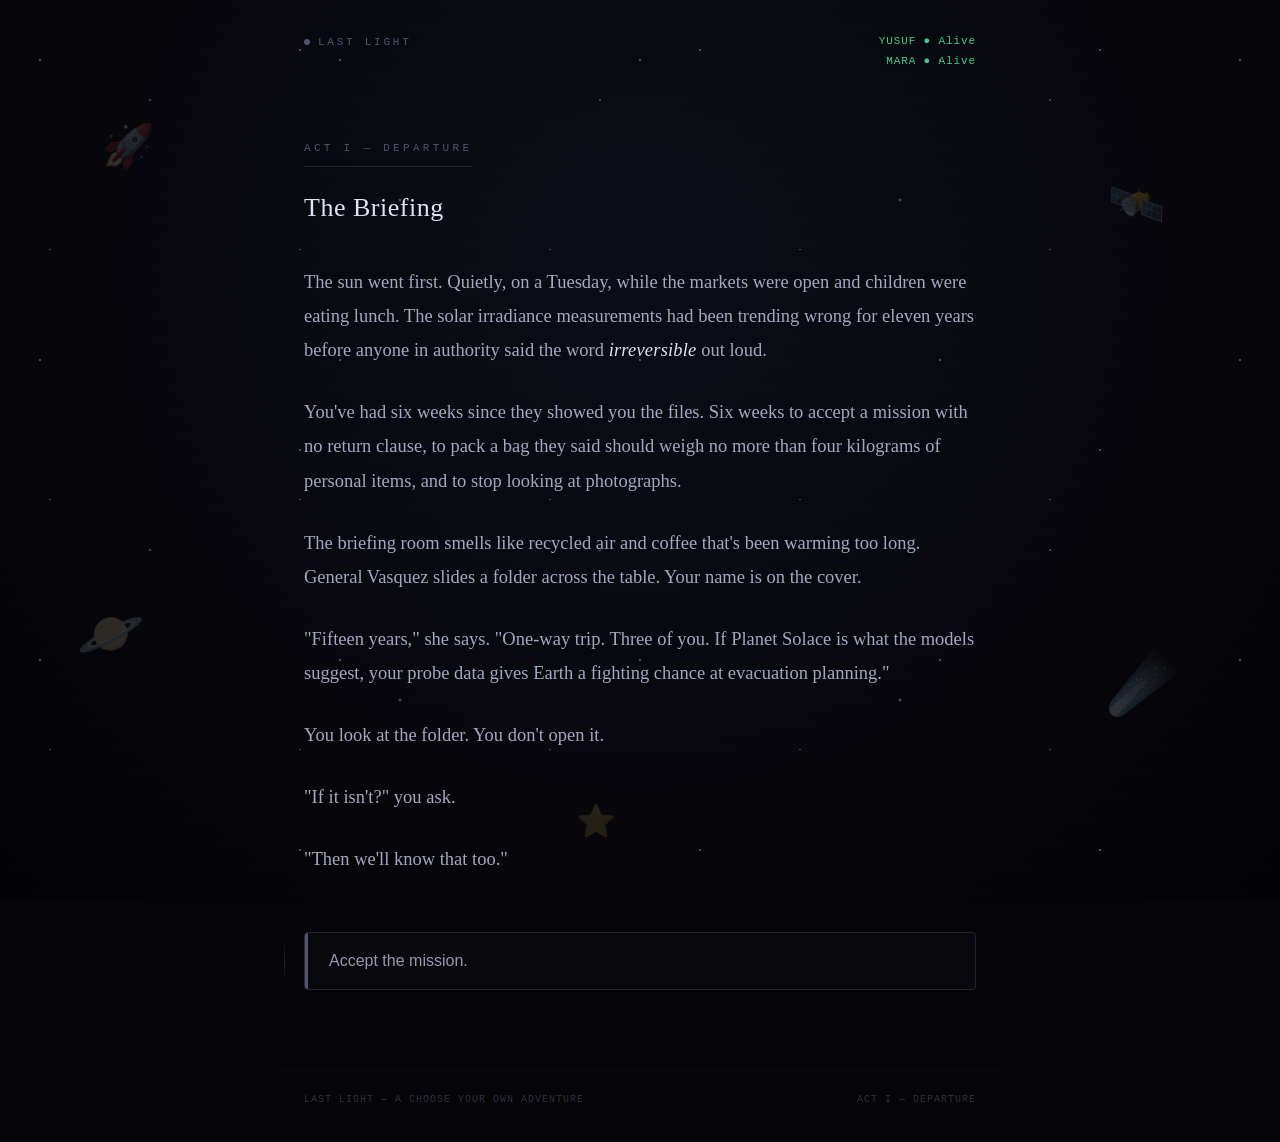
==== docs/lastlight.html @ df12ee83 "game v1 done" ====
<!DOCTYPE html>
<html lang="en">
<head>
  <meta charset="UTF-8">
  <meta name="viewport" content="width=device-width, initial-scale=1.0">
  <title>Last Light</title>
  <style>
    *, *::before, *::after { box-sizing: border-box; margin: 0; padding: 0; }

    :root {
      --bg: #050508;
      --bg-radial: radial-gradient(circle at 50% 30%, #0d0d18 0%, #030305 100%);
      --stars: radial-gradient(white, rgba(255,255,255,.2) 1px, transparent 1.5px);
      --surface: rgba(13, 13, 23, 0.6);
      --border: #232336;
      --border-hover: #4e4e73;
      --text: #a8a8c1;
      --text-bright: #e4e4f4;
      --text-dim: #545470;
      --text-dimmer: #2f2f42;
      --mono: 'Courier New', 'Lucida Console', monospace;
      --serif: 'Merriweather', Georgia, 'Times New Roman', serif;
      --sans: -apple-system, BlinkMacSystemFont, 'Segoe UI', Roboto, Helvetica, sans-serif;
      --alive: #4cc78e;
      --injured: #d69538;
      --dead: #9e3d3d;
      --success: #4cc78e;
      --partial: #d69538;
      --failure: #9e3d3d;
      --true-end: #5b80c7;
      --glow-alive: rgba(76, 199, 142, 0.2);
      --glow-injured: rgba(214, 149, 56, 0.2);
      --glow-dead: rgba(158, 61, 61, 0.2);
    }

    html { scroll-behavior: smooth; }

    body {
      background: var(--bg);
      background-image: 
        radial-gradient(1px 1px at 40px 60px, #ffffff, rgba(0,0,0,0)),
        radial-gradient(1px 1px at 150px 100px, rgba(255,255,255,0.8), rgba(0,0,0,0)),
        radial-gradient(1.5px 1.5px at 200px 300px, rgba(255,255,255,0.6), rgba(0,0,0,0)),
        radial-gradient(1px 1px at 300px 50px, #ffffff, rgba(0,0,0,0)),
        radial-gradient(2px 2px at 400px 200px, rgba(255,255,255,0.4), rgba(0,0,0,0)),
        radial-gradient(1px 1px at 50px 250px, rgba(255,255,255,0.9), rgba(0,0,0,0)),
        var(--bg-radial);
      background-size: 300px 300px, 450px 450px, 200px 200px, 400px 400px, 500px 500px, 250px 250px, 100% 100%;
      background-attachment: fixed;
      color: var(--text);
      font-family: var(--serif);
      font-size: 18.5px;
      line-height: 1.85;
      min-height: 100vh;
      display: flex;
      flex-direction: column;
      align-items: center;
      position: relative;
    }

    /* Scanlines effect */
    body::after {
      content: "";
      position: fixed;
      top: 0; left: 0; width: 100%; height: 100%;
      background: repeating-linear-gradient(
        to bottom,
        rgba(0, 0, 0, 0) 0px,
        rgba(0, 0, 0, 0) 2px,
        rgba(0, 0, 0, 0.05) 3px
      );
      pointer-events: none;
      z-index: 100;
    }

    /* ── LAYOUT ── */
    .game-header {
      width: 100%;
      max-width: 720px;
      padding: 32px 24px 0;
      display: flex;
      justify-content: space-between;
      align-items: flex-start;
      gap: 16px;
      z-index: 2;
    }

    .game-title {
      font-family: var(--mono);
      font-size: 11px;
      letter-spacing: 0.25em;
      text-transform: uppercase;
      color: var(--text-dim);
      display: flex;
      align-items: center;
      gap: 8px;
    }

    .game-title::before {
      content: "";
      display: inline-block;
      width: 6px;
      height: 6px;
      background-color: var(--text-dim);
      border-radius: 50%;
    }

    .crew-status {
      font-family: var(--mono);
      font-size: 11px;
      letter-spacing: 0.08em;
      text-align: right;
      line-height: 1.8;
      flex-shrink: 0;
    }

    .crew-alive  { color: var(--alive); text-shadow: 0 0 8px var(--glow-alive); }
    .crew-injured { color: var(--injured); text-shadow: 0 0 8px var(--glow-injured); }
    .crew-dead   { color: var(--dead); opacity: 0.8; text-shadow: 0 0 8px var(--glow-dead); text-decoration: line-through; text-decoration-color: rgba(158, 61, 61, 0.5); }

    main {
      width: 100%;
      max-width: 720px;
      padding: 56px 24px 80px;
      flex: 1;
      z-index: 2;
    }

    .game-footer {
      width: 100%;
      max-width: 720px;
      padding: 20px 24px 32px;
      font-family: var(--mono);
      font-size: 10px;
      color: var(--text-dimmer);
      border-top: 1px solid rgba(255,255,255,0.03);
      display: flex;
      justify-content: space-between;
      z-index: 2;
      text-transform: uppercase;
      letter-spacing: 0.1em;
    }

    /* ── PAGE CONTENT ── */
    .page-wrap {
      animation: appear 0.6s cubic-bezier(0.2, 0.8, 0.2, 1) both;
    }

    @keyframes appear {
      from { opacity: 0; transform: translateY(12px); filter: blur(4px); }
      to   { opacity: 1; transform: translateY(0); filter: blur(0); }
    }

    .act-label {
      font-family: var(--mono);
      font-size: 11px;
      letter-spacing: 0.3em;
      text-transform: uppercase;
      color: var(--text-dim);
      margin-bottom: 24px;
      display: inline-block;
      border-bottom: 1px solid var(--border);
      padding-bottom: 8px;
    }

    .page-title {
      font-size: 26px;
      font-weight: normal;
      color: var(--text-bright);
      margin-bottom: 40px;
      letter-spacing: 0.02em;
      line-height: 1.3;
    }

    .page-text {
      color: var(--text);
      margin-bottom: 56px;
    }

    .page-text p { margin-bottom: 1.5em; }
    .page-text p:last-child { margin-bottom: 0; }
    .page-text em { color: var(--text-bright); font-style: italic; letter-spacing: 0.01em; }

    /* ── CHOICES ── */
    .choices {
      display: flex;
      flex-direction: column;
      gap: 12px;
      position: relative;
    }

    .choices::before {
      content: "";
      position: absolute;
      left: -20px;
      top: 8px;
      bottom: 8px;
      width: 1px;
      background: linear-gradient(to bottom, transparent, var(--border), transparent);
    }

    .choice-btn {
      background: rgba(13, 13, 23, 0.4);
      border: 1px solid var(--border);
      color: #9898b0;
      padding: 16px 24px;
      text-align: left;
      cursor: pointer;
      font-size: 16px;
      font-family: var(--sans);
      line-height: 1.5;
      transition: all 0.25s ease;
      border-radius: 4px;
      position: relative;
      overflow: hidden;
      backdrop-filter: blur(4px);
    }

    .choice-btn::before {
      content: "";
      position: absolute;
      left: 0; top: 0; bottom: 0; width: 3px;
      background: var(--text-dim);
      transition: background 0.25s ease, width 0.25s ease;
    }

    .choice-btn:hover {
      border-color: var(--border-hover);
      color: var(--text-bright);
      background: rgba(255,255,255,0.03);
      transform: translateX(4px);
      box-shadow: 0 4px 12px rgba(0,0,0,0.2);
    }

    .choice-btn:hover::before {
      background: var(--text-bright);
      width: 4px;
    }

    .choice-btn:active {
      background: rgba(255,255,255,0.05);
      transform: translateX(2px);
    }

    /* ── ENDINGS ── */
    .ending-label {
      font-family: var(--mono);
      font-size: 11px;
      letter-spacing: 0.3em;
      text-transform: uppercase;
      margin-bottom: 16px;
      display: inline-block;
      padding: 4px 10px;
      border-radius: 2px;
      background: rgba(0,0,0,0.3);
    }

    .ending-label.failure  { color: var(--failure); border: 1px solid rgba(158, 61, 61, 0.3); box-shadow: 0 0 10px var(--glow-dead); }
    .ending-label.partial  { color: var(--partial); border: 1px solid rgba(214, 149, 56, 0.3); box-shadow: 0 0 10px var(--glow-injured); }
    .ending-label.success  { color: var(--success); border: 1px solid rgba(76, 199, 142, 0.3); box-shadow: 0 0 10px var(--glow-alive); }
    .ending-label.true-end { color: #a4c2f4; border: 1px solid rgba(91, 128, 199, 0.3); box-shadow: 0 0 12px rgba(91,128,199,0.3); }

    .ending-title {
      font-size: 32px;
      font-weight: normal;
      color: #fff;
      margin-bottom: 40px;
      letter-spacing: 0.02em;
    }

    .ending-divider {
      width: 64px;
      height: 1px;
      background: linear-gradient(90deg, var(--border-hover), transparent);
      margin: 48px 0;
    }

    .restart-btn {
      background: transparent;
      border: 1px solid var(--border);
      color: var(--text-dim);
      padding: 12px 28px;
      cursor: pointer;
      font-family: var(--mono);
      font-size: 11px;
      letter-spacing: 0.2em;
      text-transform: uppercase;
      transition: all 0.2s ease;
      border-radius: 2px;
    }

    .restart-btn:hover {
      border-color: var(--border-hover);
      color: var(--text-bright);
      background: rgba(255,255,255,0.03);
    }

    /* ── DECORATIVE STICKERS ── */
    .stickers {
      position: fixed;
      top: 0; left: 0; width: 100%; height: 100%;
      pointer-events: none;
      z-index: 1;
      overflow: hidden;
    }

    .sticker {
      position: absolute;
      opacity: 0.18;
      filter: saturate(0.8);
      user-select: none;
      animation: float-sticker 6s ease-in-out infinite;
    }

    @keyframes float-sticker {
      0%, 100% { transform: translateY(0) rotate(var(--rot)); }
      50% { transform: translateY(-12px) rotate(calc(var(--rot) + 6deg)); }
    }

    .sticker-1 { top: 12%; left: 8%;  --rot: -15deg; animation-delay: 0s;  font-size: 42px; }
    .sticker-2 { top: 65%; left: 6%;  --rot: 12deg;  animation-delay: -2s; font-size: 54px; }
    .sticker-3 { top: 18%; right: 9%; --rot: 25deg;  animation-delay: -4s; font-size: 46px; }
    .sticker-4 { top: 70%; right: 8%; --rot: -22deg; animation-delay: -1s; font-size: 58px; }
    .sticker-5 { top: 88%; left: 45%; --rot: 8deg;   animation-delay: -3s; font-size: 32px; opacity: 0.12; }
  </style>
</head>
<body>

<div class="stickers">
  <div class="sticker sticker-1">🚀</div>
  <div class="sticker sticker-2">🪐</div>
  <div class="sticker sticker-3">🛰️</div>
  <div class="sticker sticker-4">☄️</div>
  <div class="sticker sticker-5">⭐</div>
</div>

<header class="game-header">
  <div class="game-title">Last Light</div>
  <div class="crew-status" id="crew-status"></div>
</header>

<main>
  <div id="page-root"></div>
</main>

<footer class="game-footer">
  <span>Last Light — A Choose Your Own Adventure</span>
  <span id="footer-act"></span>
</footer>

<script>
'use strict';

// ────────────────────────────────────────────────────────────
// STATE
// ────────────────────────────────────────────────────────────

let S = {};

function resetState() {
  S = {
    page: 'p01',
    yusuf: 'alive',      // 'alive' | 'injured' | 'dead'
    mara: 'alive',       // 'alive' | 'dead'
    cooperation: 0,      // 0–6; ≥3 + signal + both alive = True Ending
    resources: null,     // 'bio' | 'eng' | 'balanced'
    irradiated: false,
    investigatedSignal: false,
  };
}

resetState();

// ────────────────────────────────────────────────────────────
// STORY DATA
// ────────────────────────────────────────────────────────────

const ACT = {
  1: 'Act I — Departure',
  2: 'Act II — The Journey',
  3: 'Act III — Arrival',
  4: 'Act IV',
};

/*
  Each page object can have:
    act        : number
    title      : string
    text       : string  (static HTML)
    textFn     : state → string
    choices    : [{text, target, effect?}]
    choicesFn  : state → [{text, target, effect?}]
    enter      : state → void   (runs before render; modifies state in place)
    isEnding   : bool
    endingType : 'failure' | 'partial' | 'success' | 'true-end'
    endingLabel: string
*/

const PAGES = {

  // ── ACT 1: DEPARTURE ──────────────────────────────────────

  p01: {
    act: 1,
    title: 'The Briefing',
    text: `
      <p>The sun went first. Quietly, on a Tuesday, while the markets were open and children were eating lunch. The solar irradiance measurements had been trending wrong for eleven years before anyone in authority said the word <em>irreversible</em> out loud.</p>
      <p>You've had six weeks since they showed you the files. Six weeks to accept a mission with no return clause, to pack a bag they said should weigh no more than four kilograms of personal items, and to stop looking at photographs.</p>
      <p>The briefing room smells like recycled air and coffee that's been warming too long. General Vasquez slides a folder across the table. Your name is on the cover.</p>
      <p>"Fifteen years," she says. "One-way trip. Three of you. If Planet Solace is what the models suggest, your probe data gives Earth a fighting chance at evacuation planning."</p>
      <p>You look at the folder. You don't open it.</p>
      <p>"If it isn't?" you ask.</p>
      <p>"Then we'll know that too."</p>
    `,
    choices: [
      { text: 'Accept the mission.', target: 'p02' },
    ],
  },

  p02: {
    act: 1,
    title: 'Crew & Cargo',
    text: `
      <p>Yusuf Osei finds you in the equipment bay. He's the kind of person who checks systems he didn't install, just to be sure. His hands are always moving — tightening, testing, tracing connections — the way some people drum their fingers, but with intent.</p>
      <p>"You're Commander?" No ceremony. You like that. His handshake is brief and certain.</p>
      <p>Mara Chen is already cataloguing the biology equipment when you introduce yourself. She has a small recorder clipped to her collar that she talks into when she thinks no one's listening.</p>
      <p>"She keeps a voice journal," Yusuf tells you later. "Addresses it to her sister." He says it without judgment. You file it away.</p>
      <p>There is one decision left before launch. The ship has room for a full complement of either medical and biological research gear or engineering backup systems — not both at maximum specification. You can split the allocation evenly, but depth suffers across the board.</p>
    `,
    choices: [
      {
        text: 'Prioritize the medical and biological research supplies. The planet assessment depends on it.',
        target: 'p03',
        effect: s => { s.resources = 'bio'; },
      },
      {
        text: 'Prioritize engineering repair kits and redundant systems. The journey depends on it.',
        target: 'p03',
        effect: s => { s.resources = 'eng'; },
      },
      {
        text: 'Split the cargo evenly. Compromise depth for coverage.',
        target: 'p03',
        effect: s => { s.resources = 'balanced'; },
      },
    ],
  },

  p03: {
    act: 1,
    title: 'Launch',
    text: `
      <p>The last transmission from Ground Control is calm and professional until the very end, when Mission Director Okafor pauses for three full seconds before signing off. In those three seconds you hear everything she can't say.</p>
      <p>Liftoff is textbook. You watch Earth's curvature fill the observation panel, then the whole planet, then something small enough to cover with your thumb.</p>
      <p>Nobody speaks for a long time.</p>
      <p>"Fifteen years," Mara says finally. She's not talking to you. Her recorder is on.</p>
      <p>Yusuf runs a systems diagnostic he doesn't need. His hands are busy.</p>
      <p>You set the heading for Planet Solace — catalog designation KOI-3284b, orbiting a stable star fifteen light-years from home. The ship moves into the dark.</p>
      <p>You don't look back.</p>
    `,
    choices: [
      { text: 'Continue.', target: 'p04' },
    ],
  },

  // ── ACT 2: THE JOURNEY ────────────────────────────────────

  p04: {
    act: 2,
    title: 'Year 3 — The Breach',
    text: `
      <p>The three-pulse alarm. You've rehearsed this. Nothing about rehearsal prepares you for it at 0340 ship time, half-awake in your bunk, the sound bouncing through the hull like a physical thing.</p>
      <p>Hairline fracture in the oxygen recycler's secondary housing. Stress fracture from thermal cycling — third year running. Yusuf is already in the maintenance corridor, suit half-donned, running his fingers over the breach with the methodical calm of someone who grew up fixing things by touch.</p>
      <p>"I can patch it from outside," he says. "Twenty minutes EVA, maybe less."</p>
      <p>The fracture is at an awkward junction angle. One wrong move and the seal blows before the patch sets.</p>
    `,
    choices: [
      {
        text: '"Stand back. I\'m going EVA."',
        target: 'p04_you',
      },
      {
        text: '"I\'ve got your line. Take your time out there."',
        target: 'p04_yusuf',
      },
    ],
  },

  p04_you: {
    act: 2,
    title: 'Year 3 — Outside',
    text: `
      <p>You take the suit from him. He doesn't argue. He watches your face, reads that this isn't an order — it's a choice — and he respects the distinction.</p>
      <p>The EVA is bad in the quiet way that bad things are. Cold metal through the gloves. The ship enormous and indifferent. You work by feel and by the schematic Yusuf walks you through over comms, his voice steady, precise, patient in a way that makes the job easier than it has any right to be.</p>
      <p>When the patch holds, he says: "Clean work, Commander."</p>
      <p>Back inside, Mara runs a scan. Seal integrity: 99.7%. You file the incident report and don't mention your hands shaking.</p>
    `,
    choices: [
      { text: 'Continue.', target: 'p05' },
    ],
  },

  p04_yusuf: {
    act: 2,
    title: 'Year 3 — Outside',
    enter(s) {
      if (s.resources !== 'eng') s.yusuf = 'injured';
    },
    textFn(s) {
      if (s.resources === 'eng') {
        return `
          <p>Yusuf goes. He has the titanium patch kit — one of the items you prioritized in the cargo manifest — and his hands move with the confidence of someone who always has the right tool. Eighteen minutes. Clean seal. He comes back inside without ceremony.</p>
          <p>"Good kit," he says, hanging up the suit.</p>
          <p>Mara checks the seal the next morning without being asked. 99.8% integrity. She doesn't say anything, but she nods.</p>
        `;
      }
      return `
        <p>Yusuf goes. The patch kit available isn't rated for this junction — the alloy-weave wrap works, but the angle forces him to brace against the hull in a way that puts sustained pressure on his left hand. He doesn't mention it until Mara runs the post-EVA scan.</p>
        <p>"Contusion on the metacarpals," she says. "Some micro-fracturing in the carpal tunnel. It'll probably heal fully." She looks at Yusuf. "You should rest the hand."</p>
        <p>Yusuf opens and closes his left hand twice, looks at it, and goes back to the maintenance bay.</p>
        <p>He doesn't rest the hand.</p>
      `;
    },
    choices: [
      { text: 'Continue.', target: 'p05' },
    ],
  },

  p05: {
    act: 2,
    title: 'Year 7 — Signal',
    text: `
      <p>It appears at the edge of your sensor range — a faint electromagnetic pattern, repeating on a twelve-second interval. Mara thinks it's geological resonance. Yusuf thinks it isn't. He brings up the spectral readout and points without saying anything.</p>
      <p>The pattern is mathematically structured. Not a message, exactly. Not clearly. But not random.</p>
      <p>A course deviation to investigate would cost eleven days and a measurable fraction of your fuel reserve. Arrival at Planet Solace would be delayed but within acceptable parameters.</p>
    `,
    choices: [
      {
        text: '"Alter course. We investigate."',
        target: 'p05a',
        effect: s => { s.cooperation++; s.investigatedSignal = true; },
      },
      {
        text: '"Log it and maintain heading. We have a mission."',
        target: 'p06',
      },
    ],
  },

  p05a: {
    act: 2,
    title: 'Year 7 — The Trace',
    text: `
      <p>The source is a debris field — ancient, drifting on a vector that traces back, if you extend the line far enough, toward the general direction of KOI-3284b. Planet Solace.</p>
      <p>The material composition is nothing in the database. Not a comet. Not a human-made object. Not anything catalogued.</p>
      <p>Mara is very still. Yusuf runs the analysis twice.</p>
      <p>"Something came from there," he says. He means the planet. He doesn't say the rest of it.</p>
      <p>You document everything. Seventeen gigabytes of spectral data. Mara tags the files with an asterisk and doesn't sleep for the next two days.</p>
      <p>You resume course. The debris field falls behind you.</p>
    `,
    choices: [
      { text: 'Continue.', target: 'p06' },
    ],
  },

  p06: {
    act: 2,
    title: 'Year 12 — Rationing',
    text: `
      <p>Mara brings it to you first, privately. She's been tracking the consumption logs.</p>
      <p>Yusuf has been skipping his own rations — quietly, systematically, for at least four months. Not enough to compromise his function, but enough that it shows up in the numbers. He hasn't said anything.</p>
      <p>"He's trying to stretch the supply," Mara says. She doesn't look comfortable with how she found out. "His projections account for a fuel correction we haven't made yet. He thinks we're running low."</p>
      <p>She sets a rebalancing proposal on your desk. It redistributes the remaining calories with more precision, accounting for individual metabolic needs.</p>
      <p>Or you enforce strict equal rationing. No exceptions, no acknowledgment. Nobody's math is special.</p>
    `,
    choices: [
      {
        text: '"Equal rations. No exceptions. I\'ll handle Yusuf."',
        target: 'p07',
      },
      {
        text: '"Mara\'s rebalancing plan is sound. Adjust the manifest."',
        target: 'p06a',
        effect: s => { s.cooperation++; },
      },
    ],
  },

  p06a: {
    act: 2,
    title: 'Year 12 — Adjustment',
    text: `
      <p>You implement Mara's plan. Yusuf reads the updated manifest that evening and comes to find you.</p>
      <p>He stands in the doorway of the navigation bay for a moment before he speaks. "You didn't have to do it officially."</p>
      <p>"I know."</p>
      <p>He nods once. That's the whole conversation. But over the following weeks you notice him eating without watching the clock, and his hand — the injured one, if it came to that — has started to recover.</p>
    `,
    choices: [
      { text: 'Continue.', target: 'p07' },
    ],
  },

  p07: {
    act: 2,
    title: 'Year 14 — The Storm',
    text: `
      <p>The particle storm hits without warning. A charged front, dense enough to blow the engine coupling and fry every active system on the ship if the housing isn't shielded from outside. Your internal shielding wasn't designed for this. Nothing out here was.</p>
      <p>There is one suit rated for it. One. The storm will last approximately ninety minutes.</p>
      <p>Yusuf is already reading the outside radiation levels. Mara is checking the suit seals. Both of them are ready to go. Both of them know what ninety minutes in that storm might mean.</p>
      <p>You can also tell both of them to stand down and send yourself.</p>
    `,
    choices: [
      {
        text: '"Yusuf. Suit up."',
        target: 'p07_yusuf',
      },
      {
        text: '"Mara. You have the suit."',
        target: 'p07_mara',
      },
      {
        text: '"Neither of you. Stand down. I\'m going."',
        target: 'p07_you',
        effect: s => { s.irradiated = true; s.cooperation++; },
      },
      {
        text: 'Hold position. Weather the storm from inside.',
        target: 'e1_lost',
      },
    ],
  },

  p07_yusuf: {
    act: 2,
    title: 'Year 14 — Ninety Minutes',
    enter(s) {
      const dies = s.yusuf === 'injured' && s.cooperation < 2;
      if (dies) s.yusuf = 'dead';
    },
    textFn(s) {
      if (s.yusuf === 'dead') {
        return `
          <p>Yusuf takes the suit without hesitation. His left hand — the one that never fully healed — works the seals with practiced efficiency. He doesn't show you that it costs him something.</p>
          <p>He's outside for forty-seven minutes when his comms go to static. Not a suit failure. Mara pulls the sensor data later. A secondary surge — unexpected, unforecast — hit the outer hull precisely when he was at the most exposed junction.</p>
          <p>You go out to get him when the storm passes. He's still tethered to the ship. His hands are still on the housing he was shielding.</p>
          <p>The engine is intact.</p>
          <p>You carry him in. Mara doesn't say anything for a very long time. Her recorder is in her pocket, and she doesn't take it out.</p>
        `;
      }
      return `
        <p>Yusuf takes the suit without hesitation. Ninety-three minutes later he comes back inside, moves to the sink, and washes his face for a long time without saying anything.</p>
        <p>"Engine's fine," he says eventually. "Secondary coupling held."</p>
        <p>Mara hands him a protein pack and a thermal sleeve for his hand. He takes both.</p>
      `;
    },
    choices: [
      { text: 'Continue.', target: 'p08' },
    ],
  },

  p07_mara: {
    act: 2,
    title: 'Year 14 — Ninety Minutes',
    text: `
      <p>Mara takes the suit. She spends forty seconds checking the seals, then clips her recorder to her belt with the strap she never uses, and goes.</p>
      <p>Ninety-one minutes. The ship holds. When she comes back in, she takes off the suit in silence and sits on the equipment locker for a while without moving.</p>
      <p>You give her the space. Yusuf makes something hot and puts it beside her without comment.</p>
      <p>She'll be fine. But the event doesn't leave her. You see it in her sleep patterns for months afterward — the times she wakes early and talks into the recorder in a voice too low to hear.</p>
    `,
    choices: [
      { text: 'Continue.', target: 'p08' },
    ],
  },

  p07_you: {
    act: 2,
    title: 'Year 14 — Ninety Minutes',
    text: `
      <p>Both of them argue. Yusuf says it should be him. Mara says she's already checked the suit. You tell them both, with a tone you don't use often, to stand down.</p>
      <p>The storm is worse than the numbers suggested. You know within the first ten minutes that you're absorbing more radiation than the suit was rated for. You don't tell them that over comms.</p>
      <p>Ninety-four minutes. The engine holds. You come back inside and let Mara run the scan without protest.</p>
      <p>She reads the results. She doesn't say what they mean out loud. She writes something in her medical log, shows it to you privately, and asks you to sign the acknowledgment.</p>
      <p>You sign it.</p>
      <p>The three of you don't discuss it further. There are eight more months until Planet Solace.</p>
    `,
    choices: [
      { text: 'Continue.', target: 'p08' },
    ],
  },

  // ── ACT 3: ARRIVAL ────────────────────────────────────────

  p08: {
    act: 3,
    title: 'Year 15 — Approach',
    text: `
      <p>Planet Solace fills the forward display. It is unremarkable from orbit — blue-green-gray, cloud cover, a moon smaller than ours. It looks like something a child drew when asked to draw a planet where things might live.</p>
      <p>Mara has atmospheric composition on a second display. Nitrogen, oxygen, trace noble gases. Breathable. At sea level, she says. With time for adjustment.</p>
      <p>Yusuf runs the landing approach calculation three times. The third time, he prints it and posts it to the wall.</p>
      <p>"We're here," he says.</p>
      <p>For a moment no one says anything else. You think about Earth. You think about General Vasquez's three-second pause. You think about the probe in cargo bay two, loaded and ready, waiting for the data that will justify all of this.</p>
      <p>You begin descent.</p>
    `,
    choices: [
      { text: 'Begin the landing sequence.', target: 'p09' },
    ],
  },

  p09: {
    act: 3,
    title: 'First Steps',
    text: `
      <p>The surface is harder than the models predicted. The soil is mineral-rich, dense, layered. Mara takes a sample within thirty seconds of the hatch opening and is already cross-referencing it against the pre-mission database.</p>
      <p>The atmosphere is thin. Cold. Breathable for limited periods before the suit's supplemental system kicks in. Mara notes this without looking up from her sample.</p>
      <p>The sky is the color of old pewter. The light is different here — no sun to speak of, just the star's diffuse glow through thick cloud cover. Everything is slightly wrong in a way that will take time to place.</p>
      <p>Yusuf is setting up the base camp perimeter with quiet efficiency. You're about to begin the terrain survey when he stops.</p>
      <p>He points to the north.</p>
    `,
    choices: [
      { text: 'Look.', target: 'p10' },
    ],
  },

  p10: {
    act: 3,
    title: 'The Markings',
    text: `
      <p>The rock face is basalt, or something close to it. The markings begin low — knee-height on a human — and run upward for approximately two meters. Regular spacing. Repeating geometric units. Not scratched. Carved, with precision and patience, into stone that Mara's dating device puts at somewhere between forty and eighty years old.</p>
      <p>Forty years ago, something stood here and made these.</p>
      <p>Mara photographs every centimeter. Yusuf makes no sound. You read the three of you — your own held breath, Yusuf's stillness, Mara's hands that have stopped moving — and you understand what this moment is.</p>
      <p>There is something here. There has been something here.</p>
    `,
    choices: [
      {
        text: '"Leave the area undisturbed. Set markers and fall back to the ship."',
        target: 'p11',
        effect: s => { s.cooperation++; },
      },
      {
        text: '"Document everything carefully. Then we continue the survey."',
        target: 'p11',
      },
      {
        text: '"Unknown intelligence, potential threat. Set up a defensive perimeter."',
        target: 'p10_defense',
        effect: s => { s.cooperation--; },
      },
    ],
  },

  p10_defense: {
    act: 3,
    title: 'Perimeter',
    enter(s) {
      if (s.cooperation < 0) s.mara = 'dead';
    },
    textFn(s) {
      if (s.mara === 'dead') {
        return `
          <p>You set up the perimeter. Automated proximity sensors, a wide arc, motion-triggered lights. Standard protocol for unknown-intelligence contact, as written by people who had never been in the situation.</p>
          <p>Mara is fifty meters ahead when the nearest sensor misfires — triggered by a small animal, probably, something that bolted at the lights. The alarm fires. The defensive charge, set to deter, not to harm, discharges across the rock face where she's working.</p>
          <p>You reach her in forty seconds. It isn't fast enough.</p>
          <p>She lived for the science. She was trying to get one more soil sample when it happened. The recorder is still clipped to her collar. It's still running.</p>
          <p>You don't stop it.</p>
        `;
      }
      return `
        <p>You set up the perimeter. Automated proximity sensors, motion-triggered lights. Standard protocol.</p>
        <p>Nothing approaches. Nothing responds. The markings sit in the darkness beyond the sensor arc, and if anything out there is watching, it watches from a distance you can't close.</p>
        <p>Mara takes what samples she can from the perimeter's edge. The survey will be limited by what you can reach from inside it. She doesn't say this out loud, but the numbers will say it later.</p>
      `;
    },
    choices: [
      { text: 'Continue the survey.', target: 'p11' },
    ],
  },

  p11: {
    act: 3,
    title: 'The Data',
    textFn(s) {
      const trueEnd = s.mara === 'alive' && s.yusuf === 'alive'
                   && s.cooperation >= 3 && s.investigatedSignal;
      if (trueEnd) {
        return `
          <p>The survey takes eleven days. Mara works without stopping, or close to it. The planet's biology is alien in the ways that matter and familiar in the ways that mean something — there's a water cycle, photosynthesis-equivalent chemistry in the soil microbes, enough to build on.</p>
          <p>The probe data will be extraordinary.</p>
          <p>You're completing the final atmospheric readings on day twelve when Mara grabs your arm.</p>
          <p>Something is in the tree line. Has been there, you realize, for some time. It's small — smaller than you expected anything to be. It stands at the edge of the trees the way something stands when it is afraid but has decided, despite the fear, not to leave.</p>
          <p>It's looking at you.</p>
        `;
      }
      return `
        <p>The survey takes eleven days. Mara works methodically, documenting everything — soil composition, atmospheric chemistry, microbial activity in the subsurface samples. The data is building into something remarkable.</p>
        <p>On the eighth day, you see movement at the edge of your sensor range. Shapes, distant. They don't approach. They watch from a distance you can't close. Whatever is here isn't ready for you, and you don't have time to wait for it.</p>
        <p>On the twelfth day, the probe data package is as complete as it's going to be. You assemble the crew. What happens next is what you came for.</p>
      `;
    },
    choicesFn(s) {
      const trueEnd = s.mara === 'alive' && s.yusuf === 'alive'
                   && s.cooperation >= 3 && s.investigatedSignal;
      if (trueEnd) {
        return [
          {
            text: 'Stay very still. Let it decide.',
            target: 'p11_contact',
            effect: st => { st.cooperation++; },
          },
          {
            text: 'Slowly remove your helmet. Show vulnerability.',
            target: 'p11_contact',
            effect: st => { st.cooperation++; },
          },
          {
            text: 'Signal Mara to activate the universal frequency protocol.',
            target: 'p11_contact',
            effect: st => { st.cooperation++; },
          },
        ];
      }
      return [
        { text: 'Prepare the probe for launch.', target: 'p_probe' },
      ];
    },
  },

  p11_contact: {
    act: 3,
    title: 'First Contact',
    text: `
      <p>It takes four hours. Four hours of not moving, of speaking in low, even tones, of making yourselves as small and unthreatening as three humans in survival suits can be. Mara runs the frequency protocol on a loop. Yusuf keeps his hands visible and still. You hold eye contact — if those are eyes — and make no sudden moves.</p>
      <p>It comes closer by degrees. The fear in it is visible in a way that transcends species — the way weight is carried, the way decisions are made millimeter by millimeter. You think of every account you've read of humans encountering something new and afraid, and you try to be the other version of that story.</p>
      <p>When it finally comes close enough to touch, it doesn't touch you. It reaches past you and presses two flat digits against the side of the probe housing, feeling the metal. Looking at you. Back to the metal.</p>
      <p>Mara, very quietly, says: "It knows what that is."</p>
    `,
    choices: [
      { text: 'Continue.', target: 'p11_contact2' },
    ],
  },

  p11_contact2: {
    act: 3,
    title: 'Understanding',
    text: `
      <p>Three more days. Communication, of a kind. Gesture and repetition and Mara's recorder playing back and the alien learning the difference between a question and a statement faster than any model predicted anything could.</p>
      <p>On the third day, it leads you to a structure you had photographed but not entered, two kilometers from the camp. Inside is something that Yusuf identifies, slowly, disbelievingly, as a propellant storage system. High-density. He runs the calculations three times.</p>
      <p>The alien stands beside the vessel and looks at you. It has understood something about what you are and where you came from and why that matters.</p>
      <p>You don't fully understand how. But some things don't require understanding to be true.</p>
    `,
    choices: [
      { text: 'Continue.', target: 'e5_true' },
    ],
  },

  // ── PROBE LAUNCH ──────────────────────────────────────────

  p_probe: {
    act: 4,
    title: 'The Probe',
    textFn(s) {
      const alive = (s.yusuf !== 'dead' ? 1 : 0) + (s.mara !== 'dead' ? 1 : 0);
      const dataLine = alive === 2
        ? 'The data package is comprehensive. Atmospheric analysis, geological survey, full biological assessment, subsurface chemistry — eleven days of work, catalogued and encrypted.'
        : alive === 1
        ? 'The data package is incomplete in places — one set of hands instead of two, some measurements not cross-checked, some days where the survey stopped. But it exists. It\'s real and it\'s aimed at Earth.'
        : 'The data package is thin. You\'ve done what you could alone. It\'s not everything they hoped for, but it\'s something — more than silence.';

      const deathLine = s.irradiated
        ? 'You already know, from the document in your medical file, that the radiation exposure settled the question of whether you were coming home. You\'ve known for eight months. It changes the act of launching the probe from sacrifice to simply — completion.'
        : 'You have what you came for.';

      return `
        <p>${dataLine}</p>
        <p>${deathLine}</p>
        <p>You watch the probe's thruster signature until it disappears against the stars.</p>
      `;
    },
    choicesFn(s) {
      const alive = (s.yusuf !== 'dead' ? 1 : 0) + (s.mara !== 'dead' ? 1 : 0);
      const target = alive === 2 ? 'e4_success' : alive === 1 ? 'e3_partial' : 'e2_negative';
      return [{ text: 'Launch the probe.', target }];
    },
  },

  // ── ENDINGS ───────────────────────────────────────────────

  e1_lost: {
    act: 4,
    isEnding: true,
    endingType: 'failure',
    endingLabel: 'Ending One',
    title: 'Lost in Transit',
    text: `
      <p>You brace the ship. Everyone straps in. Mara runs system after system, looking for something that will help. Yusuf goes silent in the way he goes silent when the math has resolved and the answer is one he doesn't want to give you.</p>
      <p>The storm takes eleven minutes to breach the engine housing. After that, the cascade is fast.</p>
      <p>The last thing that works is the communications array, briefly. Yusuf gets it running on emergency power and fires one burst — no message, just the mission signature frequency, once, so that if anyone is listening they'll know where you were.</p>
      <p>Then the power goes. Then the heat. The stars don't move.</p>
      <p>Earth never hears back.</p>
    `,
  },

  e2_negative: {
    act: 4,
    isEnding: true,
    endingType: 'failure',
    endingLabel: 'Ending Two',
    title: 'Negative Findings',
    text: `
      <p>You are the last one standing when the probe goes up. The data is compromised — not falsified, not fabricated, but incomplete in ways that matter. Without Mara's biological survey to contextualize what you found, the planetary assessment is ambiguous at best.</p>
      <p>The probe carries what you have. A partial picture. Some of what Earth needs and not enough of the rest.</p>
      <p>You sit with your back against the ship hull and watch the probe track disappear and think about what they'll do with ambiguous data. Probably nothing. Probably panic. Probably exactly what people do when they're given a maybe when they needed a yes.</p>
      <p>You did what you could. The universe is not required to make that sufficient.</p>
    `,
  },

  e3_partial: {
    act: 4,
    isEnding: true,
    endingType: 'partial',
    endingLabel: 'Ending Three',
    title: 'Partial Success',
    textFn(s) {
      const survivor = s.yusuf !== 'dead' ? 'Yusuf' : 'Mara';
      const lost     = s.yusuf === 'dead' ? 'Yusuf' : 'Mara';
      return `
        <p>${survivor} stands with you when the probe launches. You don't speak. There's an understanding between you that doesn't need language anymore — fifteen years and a planet and the weight of ${lost}'s absence have collapsed the distance between two people who started as colleagues and ended as something the vocabulary doesn't quite have a word for.</p>
        <p>The data package is good. Not everything, but solid — enough to build an argument on. Earth will have to decide what to do with it.</p>
        <p>The probe climbs until the thruster burns out and it goes dark against the stars.</p>
        <p>You turn back to the ship. There's nothing to go back to, but you go back anyway, because that's what you do when the thing you came to do is done.</p>
      `;
    },
  },

  e4_success: {
    act: 4,
    isEnding: true,
    endingType: 'success',
    endingLabel: 'Ending Four',
    title: 'Mission Success',
    textFn(s) {
      const close = s.irradiated
        ? "You won't make the trip home. You already knew that. The probe will have to be enough — and it is. It's more than enough."
        : "The probe is the last act. Everything else is waiting.";
      return `
        <p>The three of you watch the probe launch from outside the ship. Yusuf has one hand on Mara's shoulder. Mara has her recorder in her hand, not running — she just has it there, the weight of it, like a talisman.</p>
        <p>Comprehensive data. Full atmospheric analysis. Full biological survey. Geological survey. Subsurface readings. Enough to build a roadmap to this place for the next ship, and the one after that, and the hundred thousand after that if it comes to it.</p>
        <p>${close}</p>
        <p>Somewhere, in fifteen years, Earth will receive a signal. And in it — clean, clear, authenticated — will be everything they need to know that there is somewhere to go.</p>
        <p>The probe climbs. The three of you watch until it disappears. Then Mara starts her voice journal. Then Yusuf goes to check a system he doesn't need to check. Then you stay there a moment longer, alone under an alien sky, thinking about nothing in particular.</p>
        <p>It's enough.</p>
      `;
    },
  },

  e5_true: {
    act: 4,
    isEnding: true,
    endingType: 'true-end',
    endingLabel: 'True Ending',
    title: 'First Contact',
    text: `
      <p>You launch the probe with the alien watching. It observes the whole sequence with the intense focused attention it brings to everything — the instruments, the handshakes, the meal you shared on the second day, the way Mara cried briefly and privately on the third morning and the alien had noticed and, without any shared language for it, had simply stayed nearby.</p>
      <p>The probe carries everything: atmospheric data, the biological survey, geological findings, and seventeen gigabytes of documentation on first contact with an intelligent non-human species. Earth will receive it in fifteen years.</p>
      <p>And then the alien shows you the propellant vessel again. Points at the ship. Points at the sky. Points at you.</p>
      <p>Yusuf looks at the fuel readings. He does the math twice. Then he laughs — a real laugh, the first in a long time — and says: "We can make it home."</p>
      <p>The journey back takes fifteen years. You spend most of it in the kind of silence that has stopped being empty.</p>
      <p>When you see the sun again, it is smaller than you remember, and dimmer, and beautiful.</p>
    `,
  },
};

// ────────────────────────────────────────────────────────────
// ENGINE
// ────────────────────────────────────────────────────────────

function resolveText(page) {
  return page.textFn ? page.textFn(S) : (page.text || '');
}

function resolveChoices(page) {
  return page.choicesFn ? page.choicesFn(S) : (page.choices || []);
}

function renderCrewStatus() {
  const el = document.getElementById('crew-status');
  const page = PAGES[S.page];
  if (!el || (page && page.isEnding)) { el && (el.innerHTML = ''); return; }

  const fmt = (name, status) => {
    const cls  = status === 'alive'   ? 'crew-alive'
               : status === 'injured' ? 'crew-injured'
               :                        'crew-dead';
    const mark = status === 'alive'   ? '&#9679; Alive'
               : status === 'injured' ? '&#9680; Injured'
               :                        '&#9675; Lost';
    return `<div class="${cls}">${name.toUpperCase()} ${mark}</div>`;
  };

  el.innerHTML = fmt('Yusuf', S.yusuf) + fmt('Mara', S.mara);
}

function renderPage(pageId) {
  const page = PAGES[pageId];
  if (!page) { console.error('Missing page:', pageId); return; }

  // Run enter hook (modifies state before render)
  if (page.enter) page.enter(S);

  S.page = pageId;

  renderCrewStatus();

  const actEl = document.getElementById('footer-act');
  if (actEl) actEl.textContent = ACT[page.act] || '';

  const text    = resolveText(page);
  const choices = resolveChoices(page);

  let html = '<div class="page-wrap">';

  if (page.act) {
    html += `<div class="act-label">${ACT[page.act]}</div>`;
  }

  if (page.isEnding) {
    const cls = page.endingType || 'failure';
    html += `<div class="ending-label ${cls}">${page.endingLabel || 'Ending'}</div>`;
    html += `<h1 class="ending-title">${page.title}</h1>`;
    html += `<div class="page-text">${text}</div>`;
    html += `<div class="ending-divider"></div>`;
    html += `<button class="restart-btn" id="restart-btn">Begin again</button>`;
  } else {
    if (page.title) html += `<h1 class="page-title">${page.title}</h1>`;
    html += `<div class="page-text">${text}</div>`;
    if (choices.length) {
      html += '<div class="choices">';
      choices.forEach((c, i) => {
        html += `<button class="choice-btn" data-idx="${i}">${c.text}</button>`;
      });
      html += '</div>';
    }
  }

  html += '</div>';

  const root = document.getElementById('page-root');
  root.innerHTML = html;

  root.querySelectorAll('.choice-btn').forEach(btn => {
    btn.addEventListener('click', () => {
      const idx    = parseInt(btn.dataset.idx, 10);
      const choice = resolveChoices(PAGES[S.page])[idx];
      if (!choice) return;
      if (choice.effect) choice.effect(S);
      renderPage(choice.target);
    });
  });

  const restartBtn = document.getElementById('restart-btn');
  if (restartBtn) {
    restartBtn.addEventListener('click', () => { resetState(); renderPage('p01'); });
  }

  window.scrollTo({ top: 0, behavior: 'smooth' });
}

// Start
renderPage('p01');
</script>
</body>
</html>
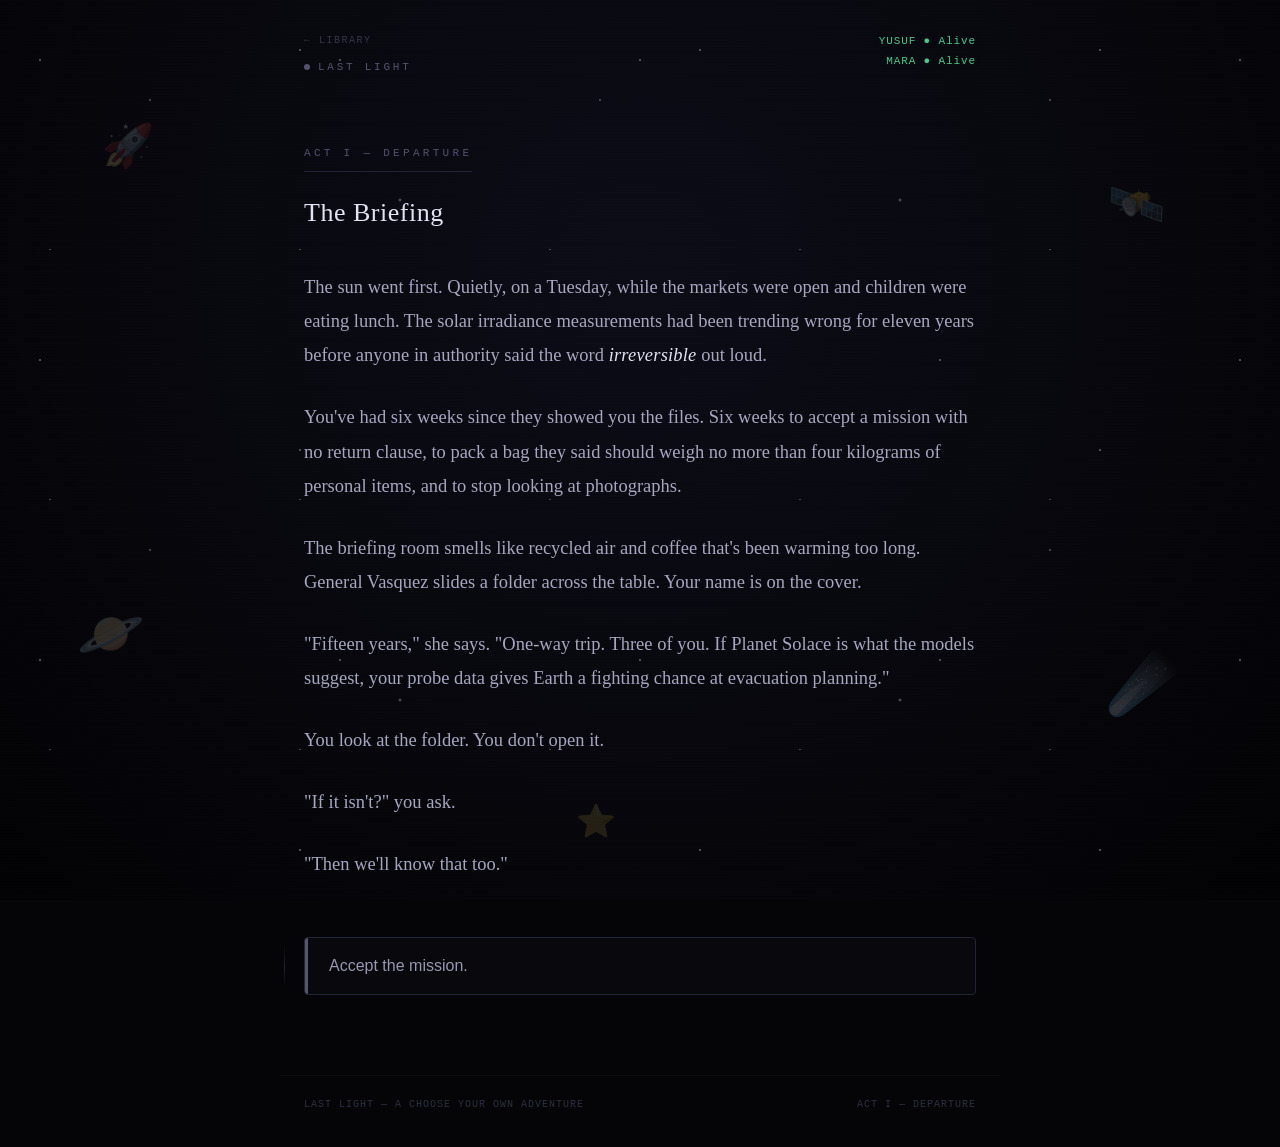
==== commit c1260cca: "Add landing page, Cave of Time reader, dev mode, and update README - Add docs/index.html: story libr" ====
--- a/docs/lastlight.html
+++ b/docs/lastlight.html
@@ -335,8 +335,14 @@
 </div>
 
 <header class="game-header">
-  <div class="game-title">Last Light</div>
-  <div class="crew-status" id="crew-status"></div>
+  <div style="display:flex;flex-direction:column;gap:6px;">
+    <a href="index.html" style="font-family:var(--mono);font-size:10px;letter-spacing:0.15em;text-transform:uppercase;color:var(--text-dim);text-decoration:none;opacity:0.6;transition:opacity 0.15s;" onmouseover="this.style.opacity='1'" onmouseout="this.style.opacity='0.6'">← Library</a>
+    <div class="game-title">Last Light</div>
+  </div>
+  <div style="display:flex;flex-direction:column;align-items:flex-end;gap:6px;">
+    <div class="crew-status" id="crew-status"></div>
+    <div id="dev-panel" style="display:none;font-family:var(--mono);font-size:10px;letter-spacing:0.1em;color:#5b80c7;text-align:right;opacity:0.7;"></div>
+  </div>
 </header>
 
 <main>
@@ -1013,6 +1019,19 @@
   const actEl = document.getElementById('footer-act');
   if (actEl) actEl.textContent = ACT[page.act] || '';
 
+  // Dev mode panel — show cooperation score when ?dev=1 is in the URL
+  const devPanel = document.getElementById('dev-panel');
+  if (devPanel) {
+    const isDev = new URLSearchParams(window.location.search).get('dev') === '1';
+    devPanel.style.display = isDev ? 'block' : 'none';
+    if (isDev) {
+      devPanel.innerHTML =
+        `COOP: ${S.cooperation}/6 &nbsp;|&nbsp; ` +
+        `SIGNAL: ${S.investigatedSignal ? 'YES' : 'NO'} &nbsp;|&nbsp; ` +
+        `PAGE: ${pageId}`;
+    }
+  }
+
   const text    = resolveText(page);
   const choices = resolveChoices(page);
 
